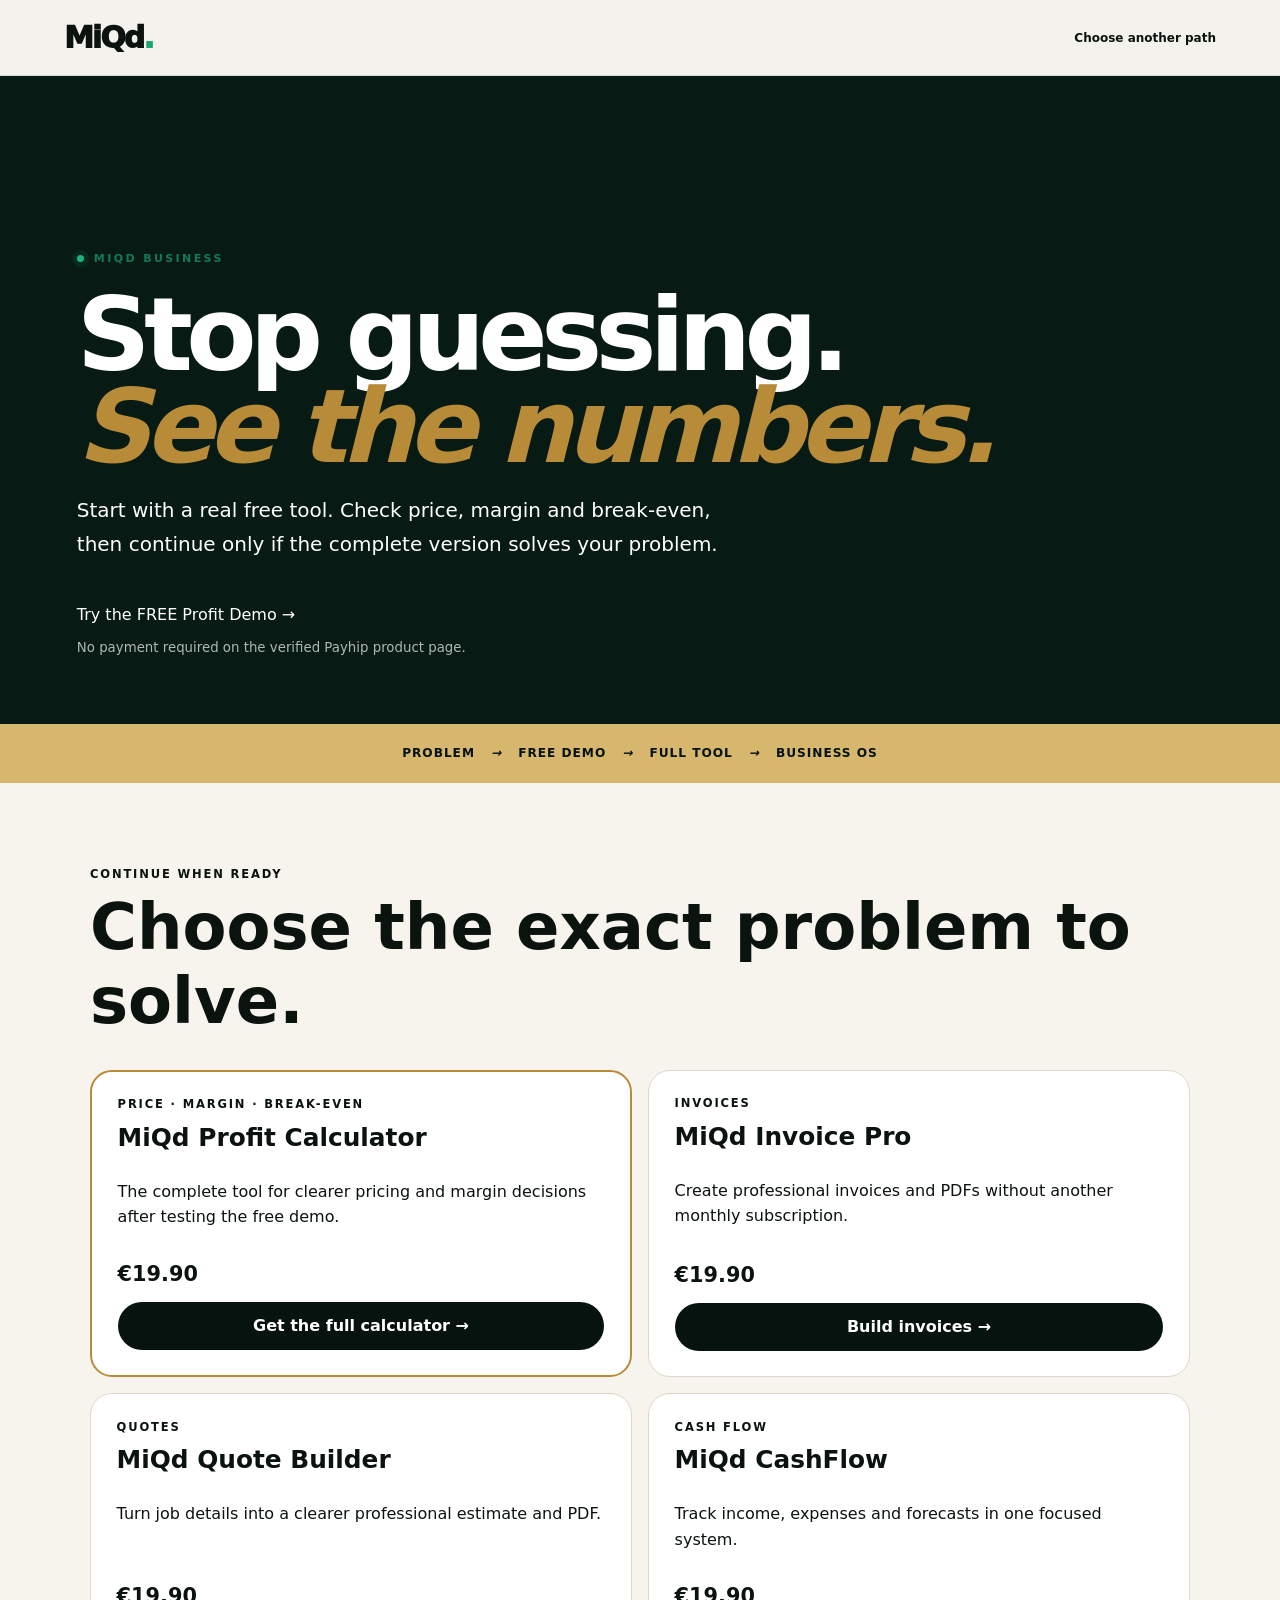
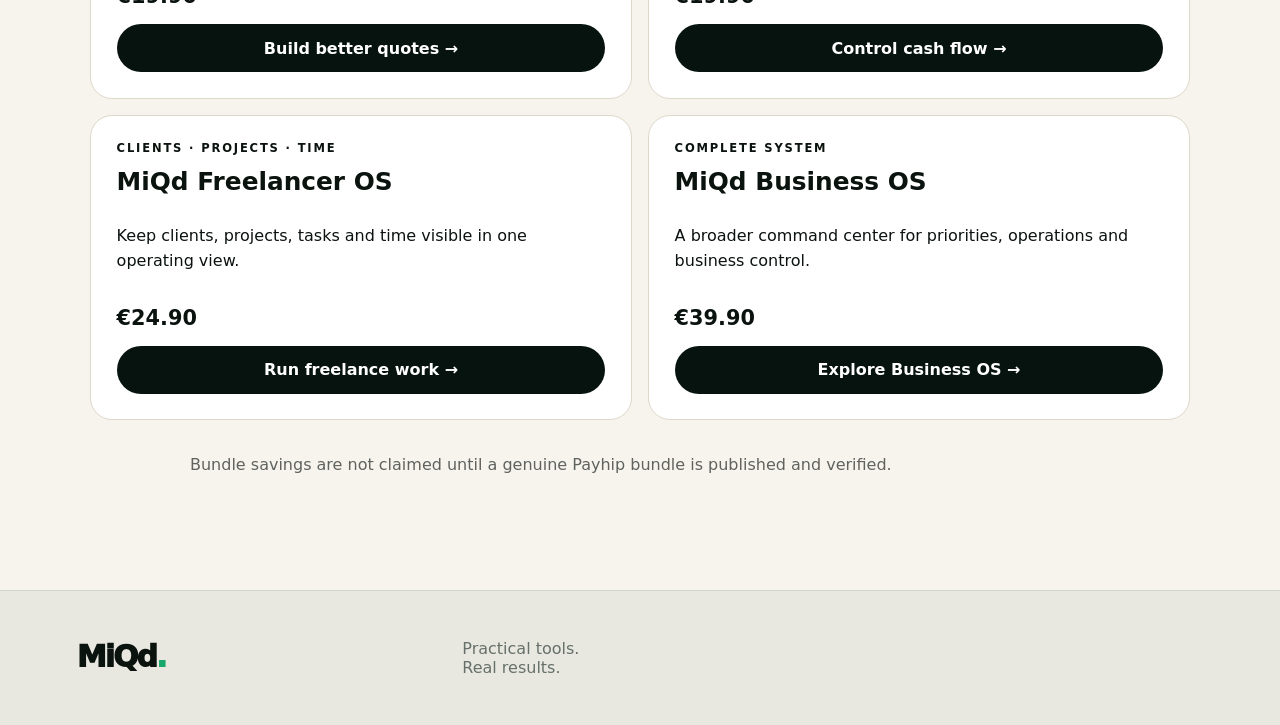
==== business.html @ 18b01ff0 "Repair MiQd storefront and publish sales funnels" ====
<!doctype html><html lang="en"><head><meta charset="utf-8"><meta name="viewport" content="width=device-width,initial-scale=1"><meta name="theme-color" content="#071510"><title>MiQd Business — Start With a Free Profit Tool</title><meta name="description" content="Try the free MiQd Profit Calculator demo, then continue with focused tools for invoices, quotes, cash flow and operations."><link rel="stylesheet" href="styles.css"><link rel="stylesheet" href="funnel.css"></head><body>
<header class="nav"><a class="brand" href="index.html">MiQd<span>.</span></a><nav><a href="index.html">Choose another path</a></nav></header>
<main><section class="funnel-hero business-funnel"><div class="eyebrow"><i></i>MIQD BUSINESS</div><h1>Stop guessing.<br><em>See the numbers.</em></h1><p>Start with a real free tool. Check price, margin and break-even, then continue only if the complete version solves your problem.</p><a class="primary" href="https://payhip.com/b/1VxyN?utm_source=website&utm_medium=business_funnel&utm_campaign=free_profit_demo" target="_blank" rel="noopener">Try the FREE Profit Demo →</a><small>No payment required on the verified Payhip product page.</small></section>
<section class="flow"><span>PROBLEM</span><i>→</i><span>FREE DEMO</span><i>→</i><span>FULL TOOL</span><i>→</i><span>BUSINESS OS</span></section>
<section class="offer-section"><div class="offer-head"><span>CONTINUE WHEN READY</span><h2>Choose the exact problem to solve.</h2></div><div class="offer-grid">
<article class="offer-card featured-offer"><small>PRICE · MARGIN · BREAK-EVEN</small><h3>MiQd Profit Calculator</h3><p>The complete tool for clearer pricing and margin decisions after testing the free demo.</p><strong>€19.90</strong><a href="https://payhip.com/b/wg3lm?utm_source=website&utm_medium=business_funnel&utm_campaign=profit_paid" target="_blank" rel="noopener">Get the full calculator →</a></article>
<article class="offer-card"><small>INVOICES</small><h3>MiQd Invoice Pro</h3><p>Create professional invoices and PDFs without another monthly subscription.</p><strong>€19.90</strong><a href="https://payhip.com/b/F2ZfV?utm_source=website&utm_medium=business_funnel&utm_campaign=invoice" target="_blank" rel="noopener">Build invoices →</a></article>
<article class="offer-card"><small>QUOTES</small><h3>MiQd Quote Builder</h3><p>Turn job details into a clearer professional estimate and PDF.</p><strong>€19.90</strong><a href="https://payhip.com/b/bRwxD?utm_source=website&utm_medium=business_funnel&utm_campaign=quote" target="_blank" rel="noopener">Build better quotes →</a></article>
<article class="offer-card"><small>CASH FLOW</small><h3>MiQd CashFlow</h3><p>Track income, expenses and forecasts in one focused system.</p><strong>€19.90</strong><a href="https://payhip.com/b/0Xib4?utm_source=website&utm_medium=business_funnel&utm_campaign=cashflow" target="_blank" rel="noopener">Control cash flow →</a></article>
<article class="offer-card"><small>CLIENTS · PROJECTS · TIME</small><h3>MiQd Freelancer OS</h3><p>Keep clients, projects, tasks and time visible in one operating view.</p><strong>€24.90</strong><a href="https://payhip.com/b/pTE0s?utm_source=website&utm_medium=business_funnel&utm_campaign=freelancer_os" target="_blank" rel="noopener">Run freelance work →</a></article>
<article class="offer-card"><small>COMPLETE SYSTEM</small><h3>MiQd Business OS</h3><p>A broader command center for priorities, operations and business control.</p><strong>€39.90</strong><a href="https://payhip.com/b/ARYEa?utm_source=website&utm_medium=business_funnel&utm_campaign=business_os" target="_blank" rel="noopener">Explore Business OS →</a></article>
</div><p class="funnel-note">Bundle savings are not claimed until a genuine Payhip bundle is published and verified.</p></section></main>
<footer><a class="brand" href="index.html">MiQd<span>.</span></a><p>Practical tools.<br>Real results.</p></footer></body></html>
---- styles.css ----
*{box-sizing:border-box}html{scroll-behavior:smooth}body{margin:0;background:#f3f2ec;color:#0b130f;font-family:Inter,system-ui,-apple-system,"Segoe UI",sans-serif;overflow-x:hidden}a{color:inherit;text-decoration:none}.nav{height:76px;padding:0 clamp(20px,5vw,76px);display:flex;align-items:center;justify-content:space-between;border-bottom:1px solid #d7dad4;position:sticky;top:0;background:#f3f2eceb;backdrop-filter:blur(20px);z-index:50}.brand{font-size:30px;font-weight:950;letter-spacing:-2px}.brand span{color:#19a86c}.nav nav{display:flex;gap:18px;align-items:center}.nav nav>a:not(.navcta){font-size:12px;font-weight:800}.navcta{border:1px solid #111a16;border-radius:99px;padding:11px 17px;font-size:12px;font-weight:850}.navcta i{font-style:normal;color:#159665}.language{position:relative}.globe{width:42px;height:42px;border:1px solid #c4c9c4;border-radius:50%;background:#fafaf6;font-size:26px;line-height:1;cursor:pointer;color:#0b1711}.lang-menu{display:none;position:absolute;right:0;top:50px;width:168px;background:#0b1711;border-radius:14px;padding:7px;box-shadow:0 20px 50px #07130f35}.lang-menu.open{display:block}.lang-menu button{width:100%;border:0;background:transparent;color:#dce7e1;padding:12px;border-radius:9px;text-align:left;display:flex;justify-content:space-between;font-weight:700;cursor:pointer}.lang-menu button:hover,.lang-menu button.active{background:#193328;color:#56dba4}.section{padding:105px clamp(22px,7vw,110px)}.eyebrow{display:flex;align-items:center;gap:10px;font-size:11px;font-weight:900;letter-spacing:2.4px;color:#137a53;margin-bottom:24px}.eyebrow i{width:7px;height:7px;border-radius:50%;background:#1cb579;box-shadow:0 0 0 5px #1cb57918}.section h2{margin:0;letter-spacing:-.065em;line-height:.91;font-size:clamp(50px,7vw,98px)}.section h2 em{font-style:normal;color:#168b60}.catalog-hero{min-height:650px;display:flex;flex-direction:column;justify-content:center;background:radial-gradient(circle at 82% 28%,#bce6cf 0,transparent 30%),linear-gradient(180deg,#f7f6f0,#eeeee7)}.catalog-lead{font-size:19px;line-height:1.65;color:#5f6963;max-width:650px;margin:30px 0}.hero-jump a{display:inline-block;background:#0c1511;color:#fff;padding:15px 20px;border-radius:9px;font-weight:850;font-size:13px;box-shadow:0 12px 30px #07130f18}.catalog{padding-top:45px}.catalog-grid{display:grid;grid-template-columns:repeat(3,1fr);gap:20px}.catalog-grid article{min-height:590px;background:#fbfbf7;padding:13px 13px 24px;border:1px solid #d5d9d4;border-radius:22px;display:flex;flex-direction:column;overflow:hidden;transition:transform .25s,box-shadow .25s,border-color .25s}.catalog-grid article:hover{transform:translateY(-5px);box-shadow:0 24px 55px #07130f12;border-color:#b9c8bf}.product-art{height:300px;border-radius:15px;padding:26px;position:relative;overflow:hidden;color:#fff;display:flex;flex-direction:column;justify-content:flex-end;isolation:isolate;box-shadow:inset 0 0 0 1px #ffffff16}.product-art:before{content:"";position:absolute;width:240px;height:240px;border:1px solid #ffffff38;border-radius:50%;right:-60px;top:-65px;z-index:-1}.product-art:after{content:"";position:absolute;width:150px;height:150px;border-radius:50%;background:#fff1;left:-55px;bottom:-60px;z-index:-1}.product-art small{position:absolute;left:25px;top:21px;font-size:20px;font-weight:950}.product-art strong{font-size:37px;line-height:.88;letter-spacing:-2px}.product-art span{font-size:8px;letter-spacing:2.2px;margin-top:17px;opacity:.85}.art-contractor{background:radial-gradient(circle at 78% 15%,#b69b58,#20362b 42%,#0a1711 78%)}.art-getpaid{background:radial-gradient(circle at 80% 20%,#65ddb0,#176d4e 38%,#091914 78%)}.art-worker{background:radial-gradient(circle at 82% 20%,#77a7a1,#294d4a 40%,#101c1b 80%)}.art-solo{background:radial-gradient(circle at 80% 18%,#839ac7,#344663 42%,#111725 82%)}.art-shield{background:radial-gradient(circle at 80% 18%,#bd8b77,#603b36 42%,#211414 82%)}.art-os{background:radial-gradient(circle at 78% 16%,#48d397,#12533c 42%,#07130f 82%)}.catalog-grid article>b,.catalog-grid article>h3,.catalog-grid article>p,.card-bottom{margin-left:16px;margin-right:16px}.catalog-grid article>b{font-size:9px;letter-spacing:2px;color:#168b60;margin-top:23px}.catalog-grid h3{font-size:27px;letter-spacing:-1.1px;margin-top:11px;margin-bottom:9px}.catalog-grid p{color:#606a64;line-height:1.58;margin-top:0;font-size:14px}.card-bottom{margin-top:auto;padding-top:18px;border-top:1px solid #dde0dc;display:flex;align-items:center;justify-content:space-between;gap:12px}.price{font-size:20px;letter-spacing:-.4px}.card-action{border:0;background:#0d1712;color:#fff;padding:12px 15px;border-radius:9px;font-weight:850;font-size:11px;cursor:pointer;white-space:nowrap;transition:.2s}.card-action:hover{background:#168b60;transform:translateY(-1px)}.featured{background:#091b13!important;color:#fff!important;border-color:#174b38!important}.featured p{color:#c1d0c8!important}.featured .price{color:#55d9a1}.featured .card-bottom{border-color:#294438}.future{opacity:.88}.coming{font-size:10px;line-height:1.3;color:#78817c;text-align:right;max-width:150px}.featured .coming{color:#a9beb4}.catalog-note{margin-top:60px;background:#0a1711;color:#fff;border-radius:24px;padding:clamp(30px,5vw,64px);display:grid;grid-template-columns:1fr 1.4fr;gap:35px;align-items:center}.catalog-note b{font-size:clamp(30px,4vw,54px);letter-spacing:-2px;line-height:.95}.catalog-note p{margin:0;color:#b9c9c0;line-height:1.7;max-width:620px}footer{background:#e8e8e1;border-top:1px solid #d3d4ce;padding:48px clamp(22px,6vw,90px);display:grid;grid-template-columns:1fr 1fr 1fr;gap:30px}footer p{margin:0;color:#66706a}footer>div{text-align:right;color:#777f7a;font-size:11px;display:flex;flex-direction:column;gap:7px}.js .reveal{opacity:0;transform:translateY(16px)}.js .reveal.revealed{opacity:1;transform:none;transition:.5s ease var(--delay,0ms)}button:focus-visible,a:focus-visible{outline:3px solid #29b77e;outline-offset:3px}@media(max-width:900px){.catalog-grid{grid-template-columns:repeat(2,1fr)}}@media(max-width:620px){.nav{height:70px;padding:0 18px}.brand{font-size:28px}.nav nav{gap:9px}.nav nav>a:not(.navcta){display:none}.navcta{padding:9px 13px}.globe{width:39px;height:39px}.section{padding:76px 20px}.catalog-hero{min-height:610px;padding-top:60px;padding-bottom:60px}.section h2{font-size:clamp(52px,15vw,72px)}.catalog-lead{font-size:17px}.catalog-grid{grid-template-columns:1fr;gap:22px}.catalog-grid article{min-height:610px;padding:11px 11px 23px}.product-art{height:325px}.product-art strong{font-size:39px}.card-action{padding:12px 14px}.catalog-note{grid-template-columns:1fr;margin-top:38px;border-radius:20px}.catalog-note b{font-size:38px}footer{grid-template-columns:1fr;padding:38px 20px}footer>div{text-align:left}}@media(prefers-reduced-motion:reduce){html{scroll-behavior:auto}.js .reveal{opacity:1;transform:none}}
---- funnel.css ----
.choice-hero,.funnel-hero{min-height:72vh;padding:clamp(7rem,14vw,11rem) clamp(1.25rem,6vw,6rem) 4rem;background:#f4f0e7;color:#07130f}.choice-hero h1,.funnel-hero h1{font-size:clamp(3.1rem,8vw,7.5rem);line-height:.9;letter-spacing:-.065em;margin:1.2rem 0}.choice-hero h1 em,.funnel-hero h1 em{color:#b78b38}.choice-hero>p,.funnel-hero>p{max-width:680px;font-size:clamp(1rem,2vw,1.25rem);line-height:1.7}.path-grid{display:grid;grid-template-columns:repeat(2,minmax(0,1fr));gap:1rem;max-width:1100px;margin:3rem auto 2rem}.path-card{min-height:330px;border-radius:28px;padding:2rem;display:flex;flex-direction:column;text-decoration:none;transition:transform .2s}.path-card:hover{transform:translateY(-4px)}.path-card span,.offer-head span,.offer-card small{font-size:.72rem;letter-spacing:.16em;font-weight:800}.path-card h2{font-size:clamp(2.2rem,5vw,4rem);margin:auto 0 1rem}.path-card p{max-width:420px;line-height:1.6}.path-card b{margin-top:1.5rem}.sleep-card{background:#15132a;color:#fff}.business-card{background:#0b3d2e;color:#fff}.truth-note{display:block;text-align:center;color:#5c615d}.trust-strip{display:grid;grid-template-columns:repeat(3,1fr);gap:1px;background:#20372e}.trust-strip div{background:#07130f;color:#fff;padding:2rem;text-align:center}.trust-strip strong,.trust-strip span{display:block}.trust-strip strong{font-size:2rem;color:#d6b46c}.funnel-hero{background:#111024;color:#fff}.business-funnel{background:#071b14}.funnel-hero .primary{display:inline-block;margin-top:1.5rem}.funnel-hero small{display:block;margin-top:1rem;color:#aeb8b2}.offer-section{padding:5rem clamp(1.25rem,6vw,6rem);background:#f7f4ed}.offer-head{max-width:1100px;margin:0 auto 2rem}.offer-head h2{font-size:clamp(2rem,5vw,4rem);margin:.5rem 0}.offer-grid{max-width:1100px;margin:auto;display:grid;grid-template-columns:repeat(2,minmax(0,1fr));gap:1rem}.offer-card{background:#fff;border:1px solid #ded8ca;border-radius:22px;padding:1.6rem;display:flex;flex-direction:column;min-height:290px}.offer-card h3{font-size:1.55rem;margin:.7rem 0}.offer-card p{line-height:1.6}.offer-card strong{font-size:1.3rem;margin-top:auto;padding-top:1rem}.offer-card a{margin-top:1rem;background:#07130f;color:#fff;border-radius:999px;padding:.9rem 1rem;text-decoration:none;text-align:center;font-weight:750}.featured-offer{border:2px solid #b78b38}.funnel-note{max-width:900px;margin:2rem auto;color:#5f625f;line-height:1.6}.secondary-link{display:block;max-width:1100px;margin:1.5rem auto;color:#07130f;font-weight:800}.flow{display:flex;justify-content:center;align-items:center;gap:1rem;padding:1.4rem;background:#d7b66e;color:#07130f;font-weight:900;font-size:.76rem;letter-spacing:.08em}.sleep-page .nav{background:#111024}@media(max-width:720px){.path-grid,.offer-grid{grid-template-columns:1fr}.path-card{min-height:280px}.trust-strip{grid-template-columns:1fr}.flow{gap:.45rem;font-size:.58rem;overflow:auto;justify-content:flex-start;padding-inline:1rem}.choice-hero,.funnel-hero{padding-top:7rem}}
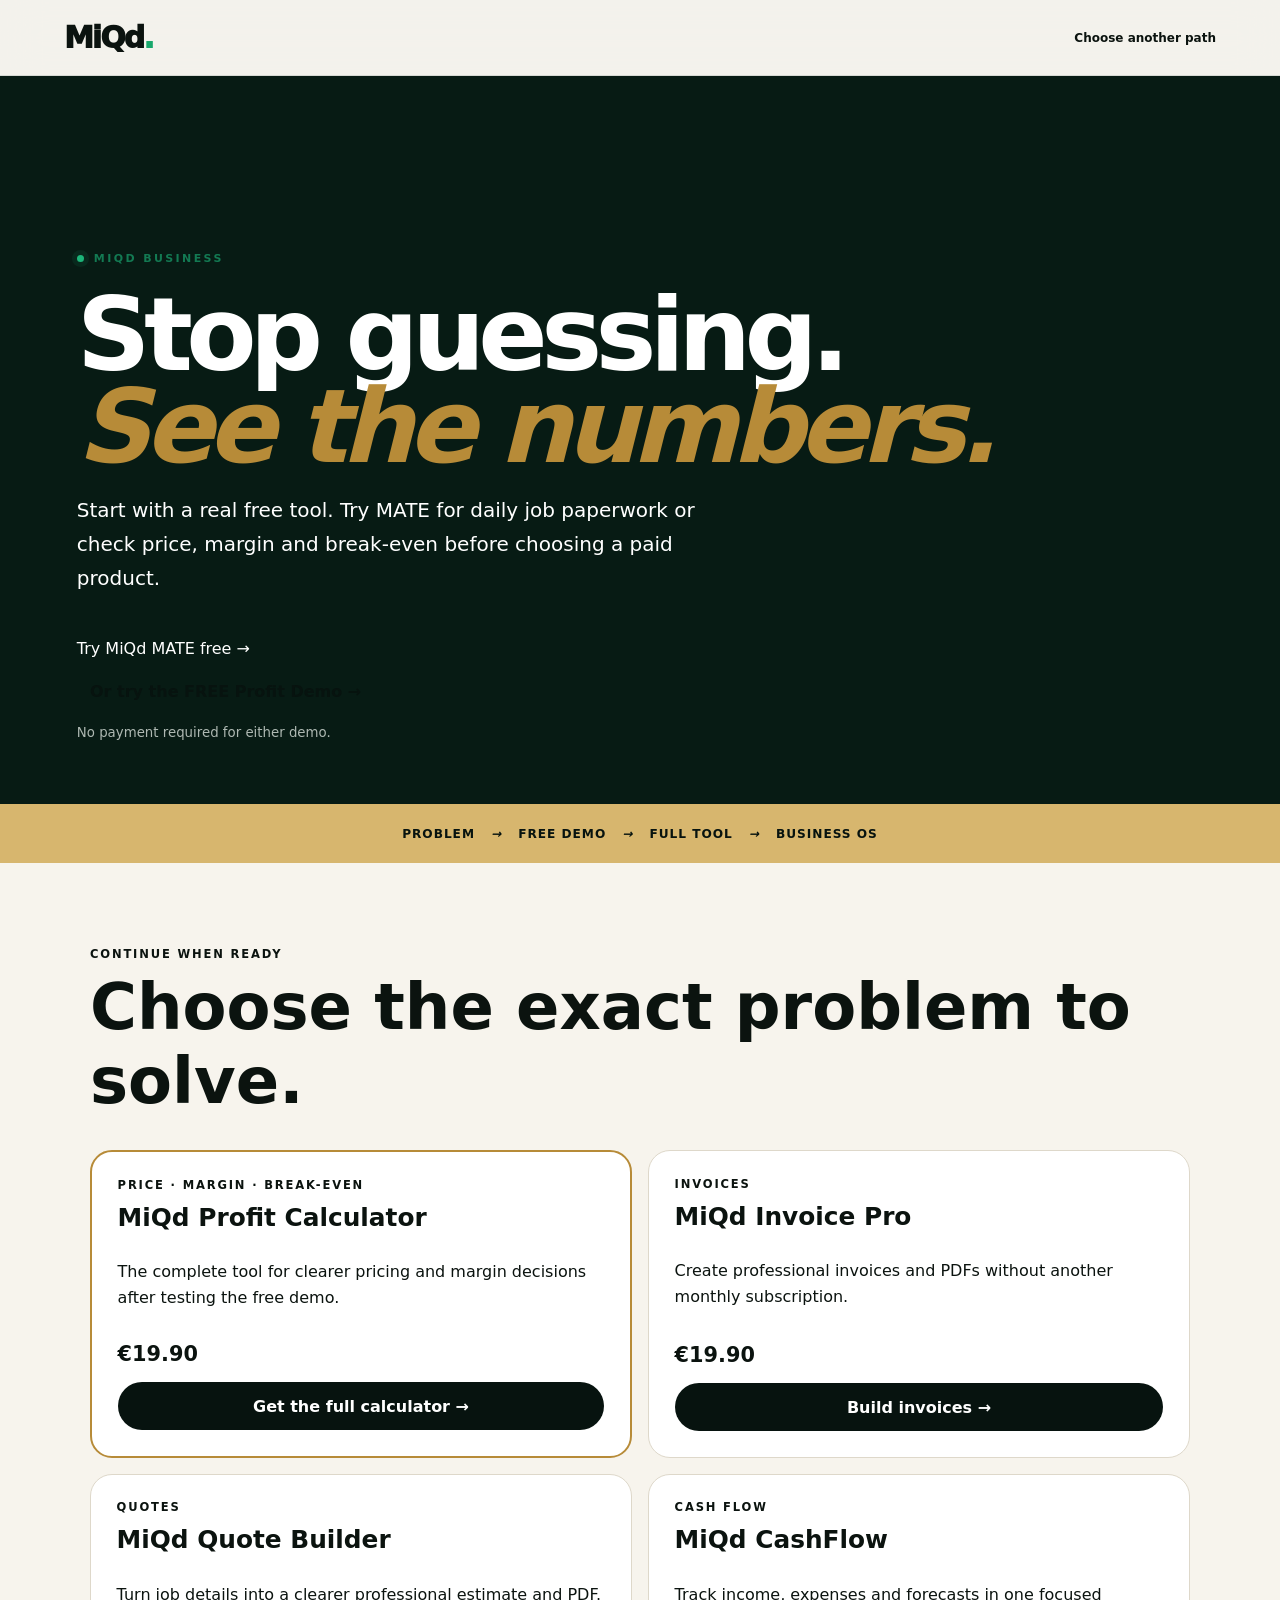
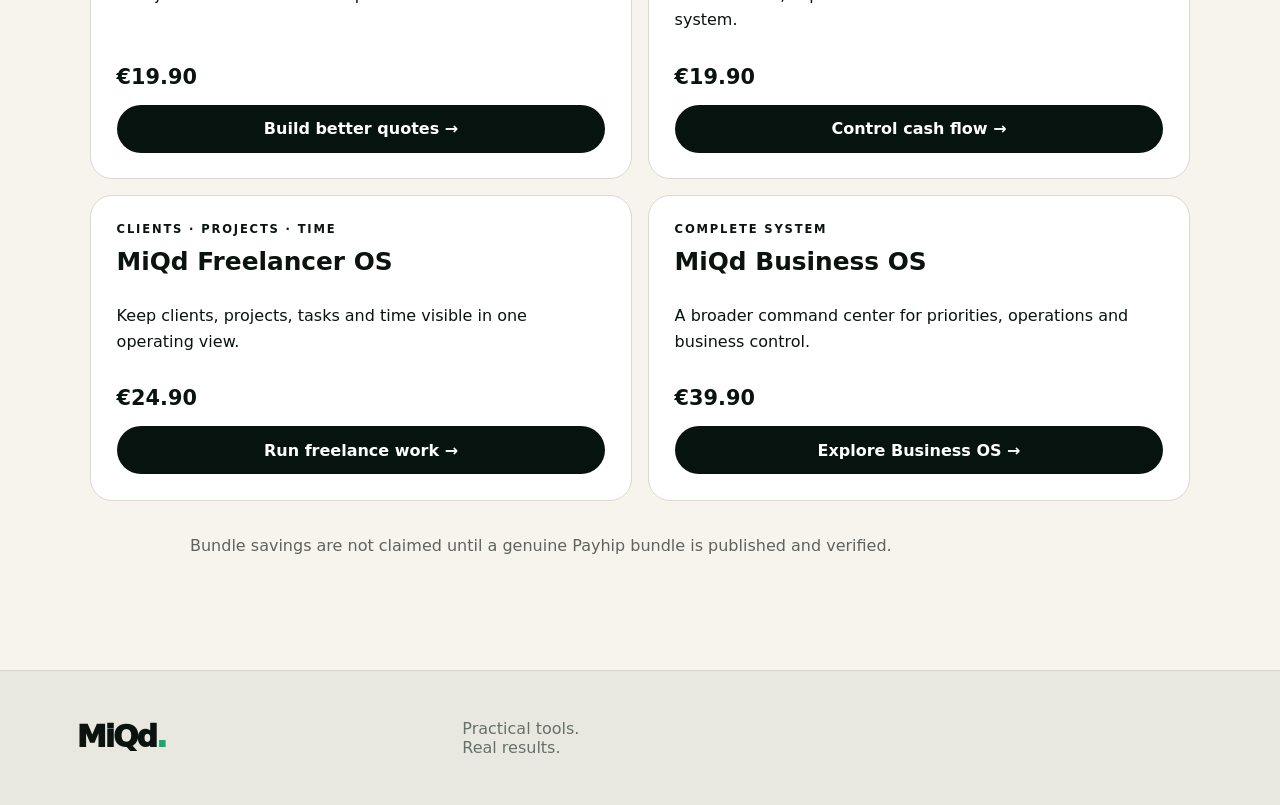
==== commit fb95437f: "Connect MiQd MATE to the business funnel" ====
--- a/business.html
+++ b/business.html
@@ -1,6 +1,6 @@
 <!doctype html><html lang="en"><head><meta charset="utf-8"><meta name="viewport" content="width=device-width,initial-scale=1"><meta name="theme-color" content="#071510"><title>MiQd Business — Start With a Free Profit Tool</title><meta name="description" content="Try the free MiQd Profit Calculator demo, then continue with focused tools for invoices, quotes, cash flow and operations."><link rel="stylesheet" href="styles.css"><link rel="stylesheet" href="funnel.css"></head><body>
 <header class="nav"><a class="brand" href="index.html">MiQd<span>.</span></a><nav><a href="index.html">Choose another path</a></nav></header>
-<main><section class="funnel-hero business-funnel"><div class="eyebrow"><i></i>MIQD BUSINESS</div><h1>Stop guessing.<br><em>See the numbers.</em></h1><p>Start with a real free tool. Check price, margin and break-even, then continue only if the complete version solves your problem.</p><a class="primary" href="https://payhip.com/b/1VxyN?utm_source=website&utm_medium=business_funnel&utm_campaign=free_profit_demo" target="_blank" rel="noopener">Try the FREE Profit Demo →</a><small>No payment required on the verified Payhip product page.</small></section>
+<main><section class="funnel-hero business-funnel"><div class="eyebrow"><i></i>MIQD BUSINESS</div><h1>Stop guessing.<br><em>See the numbers.</em></h1><p>Start with a real free tool. Try MATE for daily job paperwork or check price, margin and break-even before choosing a paid product.</p><a class="primary" href="https://miqd-mate.lubos-csordas.chatgpt.site?utm_source=website&utm_medium=business_funnel&utm_campaign=mate_demo">Try MiQd MATE free →</a><a class="secondary-link" href="https://payhip.com/b/1VxyN?utm_source=website&utm_medium=business_funnel&utm_campaign=free_profit_demo" target="_blank" rel="noopener">Or try the FREE Profit Demo →</a><small>No payment required for either demo.</small></section>
 <section class="flow"><span>PROBLEM</span><i>→</i><span>FREE DEMO</span><i>→</i><span>FULL TOOL</span><i>→</i><span>BUSINESS OS</span></section>
 <section class="offer-section"><div class="offer-head"><span>CONTINUE WHEN READY</span><h2>Choose the exact problem to solve.</h2></div><div class="offer-grid">
 <article class="offer-card featured-offer"><small>PRICE · MARGIN · BREAK-EVEN</small><h3>MiQd Profit Calculator</h3><p>The complete tool for clearer pricing and margin decisions after testing the free demo.</p><strong>€19.90</strong><a href="https://payhip.com/b/wg3lm?utm_source=website&utm_medium=business_funnel&utm_campaign=profit_paid" target="_blank" rel="noopener">Get the full calculator →</a></article>
@@ -10,4 +10,4 @@
 <article class="offer-card"><small>CLIENTS · PROJECTS · TIME</small><h3>MiQd Freelancer OS</h3><p>Keep clients, projects, tasks and time visible in one operating view.</p><strong>€24.90</strong><a href="https://payhip.com/b/pTE0s?utm_source=website&utm_medium=business_funnel&utm_campaign=freelancer_os" target="_blank" rel="noopener">Run freelance work →</a></article>
 <article class="offer-card"><small>COMPLETE SYSTEM</small><h3>MiQd Business OS</h3><p>A broader command center for priorities, operations and business control.</p><strong>€39.90</strong><a href="https://payhip.com/b/ARYEa?utm_source=website&utm_medium=business_funnel&utm_campaign=business_os" target="_blank" rel="noopener">Explore Business OS →</a></article>
 </div><p class="funnel-note">Bundle savings are not claimed until a genuine Payhip bundle is published and verified.</p></section></main>
-<footer><a class="brand" href="index.html">MiQd<span>.</span></a><p>Practical tools.<br>Real results.</p></footer></body></html>+<footer><a class="brand" href="index.html">MiQd<span>.</span></a><p>Practical tools.<br>Real results.</p></footer></body></html>
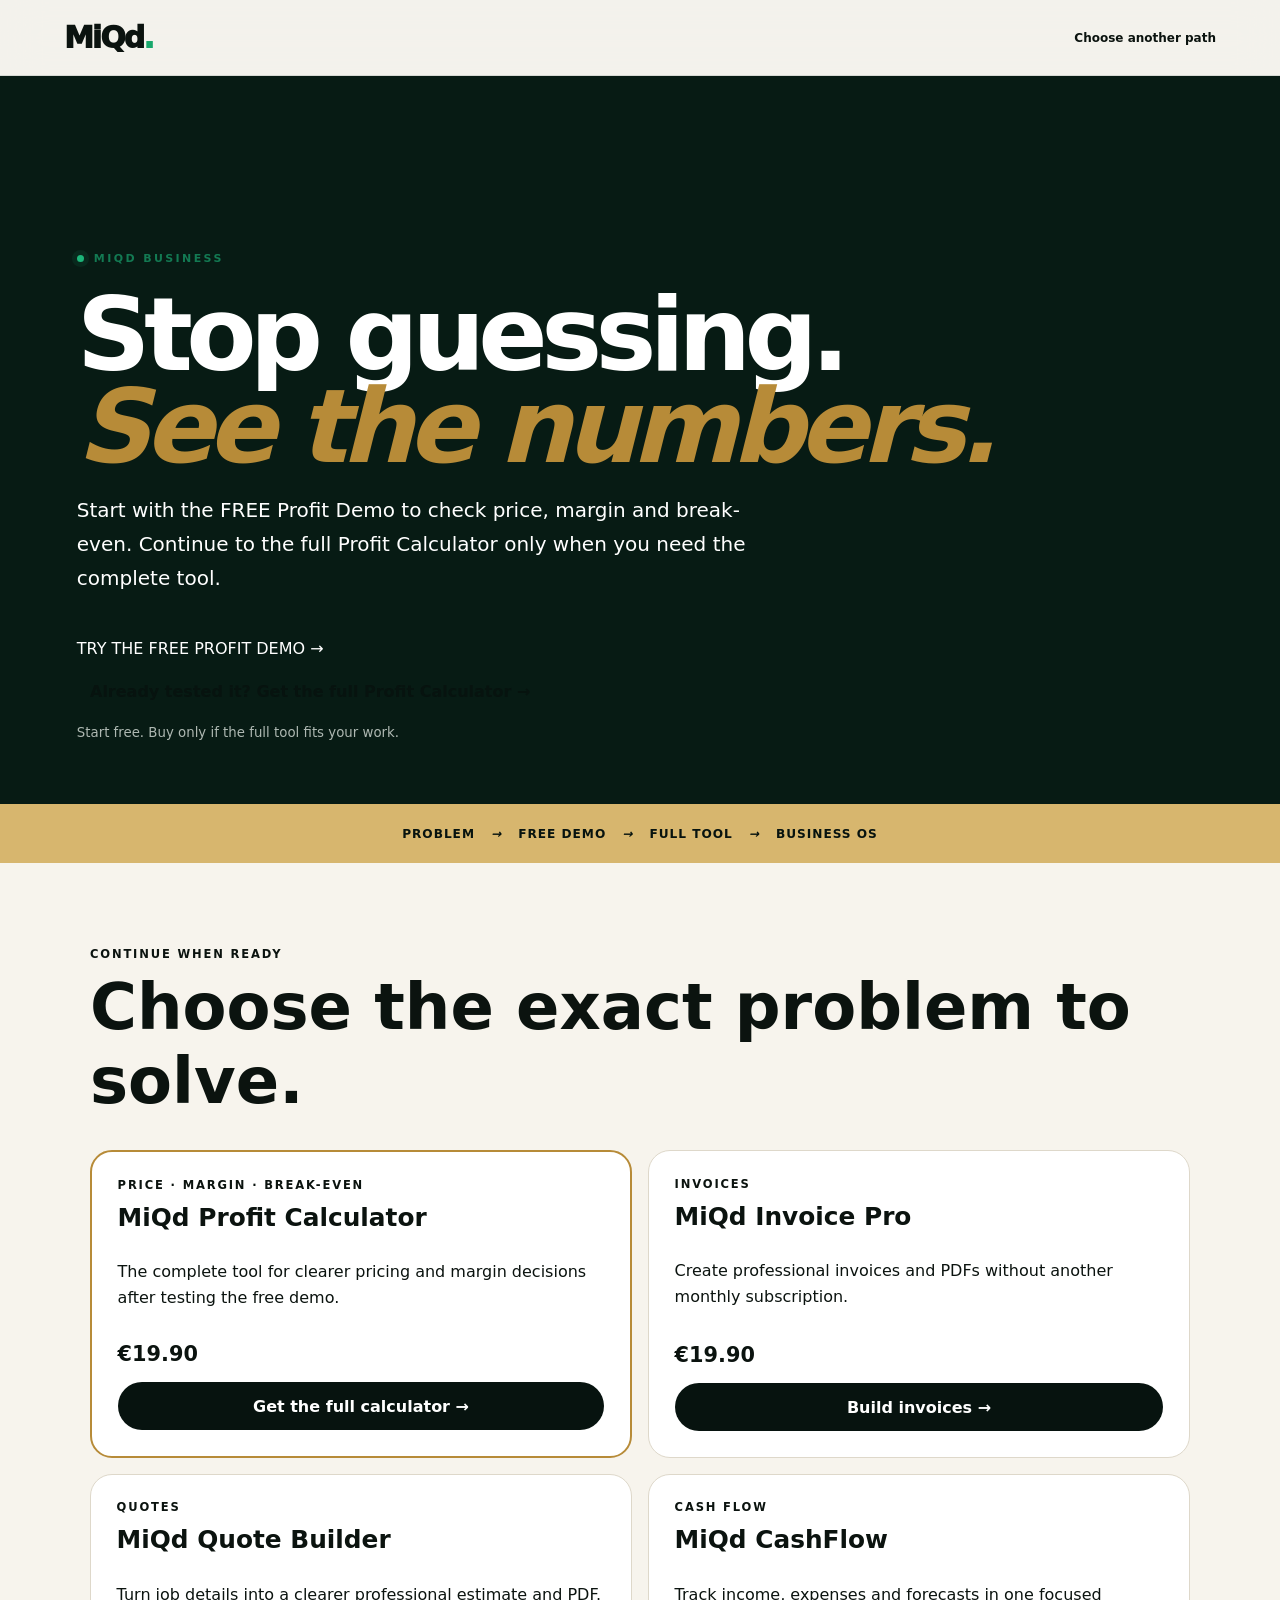
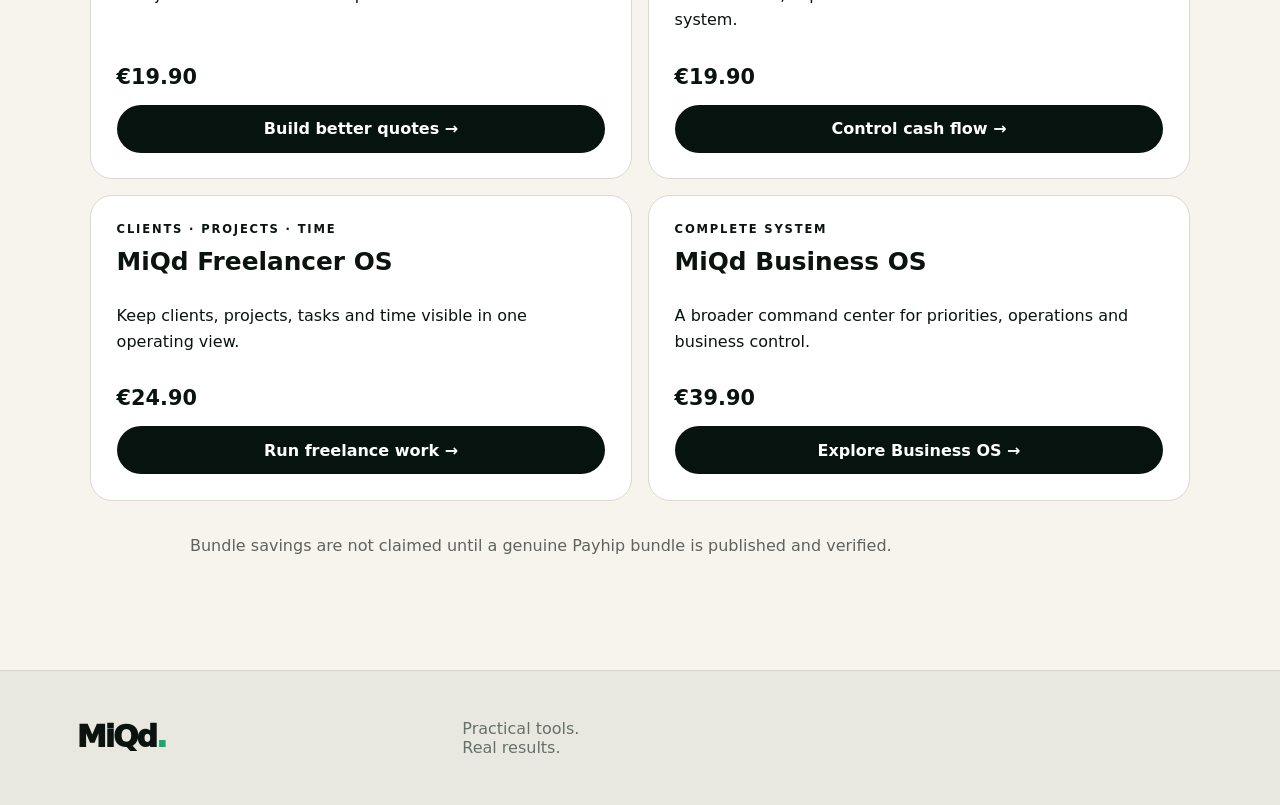
==== commit 2cbe1b1f: "Align business funnel with FREE Profit Demo to paid tool and Business OS" ====
--- a/business.html
+++ b/business.html
@@ -1,13 +1,13 @@
 <!doctype html><html lang="en"><head><meta charset="utf-8"><meta name="viewport" content="width=device-width,initial-scale=1"><meta name="theme-color" content="#071510"><title>MiQd Business — Start With a Free Profit Tool</title><meta name="description" content="Try the free MiQd Profit Calculator demo, then continue with focused tools for invoices, quotes, cash flow and operations."><link rel="stylesheet" href="styles.css"><link rel="stylesheet" href="funnel.css"></head><body>
 <header class="nav"><a class="brand" href="index.html">MiQd<span>.</span></a><nav><a href="index.html">Choose another path</a></nav></header>
-<main><section class="funnel-hero business-funnel"><div class="eyebrow"><i></i>MIQD BUSINESS</div><h1>Stop guessing.<br><em>See the numbers.</em></h1><p>Start with a real free tool. Try MATE for daily job paperwork or check price, margin and break-even before choosing a paid product.</p><a class="primary" href="https://miqd-mate.lubos-csordas.chatgpt.site?utm_source=website&utm_medium=business_funnel&utm_campaign=mate_demo">Try MiQd MATE free →</a><a class="secondary-link" href="https://payhip.com/b/1VxyN?utm_source=website&utm_medium=business_funnel&utm_campaign=free_profit_demo" target="_blank" rel="noopener">Or try the FREE Profit Demo →</a><small>No payment required for either demo.</small></section>
+<main><section class="funnel-hero business-funnel"><div class="eyebrow"><i></i>MIQD BUSINESS</div><h1>Stop guessing.<br><em>See the numbers.</em></h1><p>Start with the FREE Profit Demo to check price, margin and break-even. Continue to the full Profit Calculator only when you need the complete tool.</p><a class="primary" href="https://payhip.com/b/1VxyN?utm_source=miqd_website&utm_medium=business_funnel&utm_campaign=free_profit_demo&utm_content=primary_cta" target="_blank" rel="noopener">TRY THE FREE PROFIT DEMO →</a><a class="secondary-link" href="https://payhip.com/b/wg3lm?utm_source=miqd_website&utm_medium=business_funnel&utm_campaign=profit_paid&utm_content=hero_secondary" target="_blank" rel="noopener">Already tested it? Get the full Profit Calculator →</a><small>Start free. Buy only if the full tool fits your work.</small></section>
 <section class="flow"><span>PROBLEM</span><i>→</i><span>FREE DEMO</span><i>→</i><span>FULL TOOL</span><i>→</i><span>BUSINESS OS</span></section>
 <section class="offer-section"><div class="offer-head"><span>CONTINUE WHEN READY</span><h2>Choose the exact problem to solve.</h2></div><div class="offer-grid">
-<article class="offer-card featured-offer"><small>PRICE · MARGIN · BREAK-EVEN</small><h3>MiQd Profit Calculator</h3><p>The complete tool for clearer pricing and margin decisions after testing the free demo.</p><strong>€19.90</strong><a href="https://payhip.com/b/wg3lm?utm_source=website&utm_medium=business_funnel&utm_campaign=profit_paid" target="_blank" rel="noopener">Get the full calculator →</a></article>
+<article class="offer-card featured-offer"><small>PRICE · MARGIN · BREAK-EVEN</small><h3>MiQd Profit Calculator</h3><p>The complete tool for clearer pricing and margin decisions after testing the free demo.</p><strong>€19.90</strong><a href="https://payhip.com/b/wg3lm?utm_source=miqd_website&utm_medium=business_funnel&utm_campaign=profit_paid&utm_content=profit_card" target="_blank" rel="noopener">Get the full calculator →</a></article>
 <article class="offer-card"><small>INVOICES</small><h3>MiQd Invoice Pro</h3><p>Create professional invoices and PDFs without another monthly subscription.</p><strong>€19.90</strong><a href="https://payhip.com/b/F2ZfV?utm_source=website&utm_medium=business_funnel&utm_campaign=invoice" target="_blank" rel="noopener">Build invoices →</a></article>
 <article class="offer-card"><small>QUOTES</small><h3>MiQd Quote Builder</h3><p>Turn job details into a clearer professional estimate and PDF.</p><strong>€19.90</strong><a href="https://payhip.com/b/bRwxD?utm_source=website&utm_medium=business_funnel&utm_campaign=quote" target="_blank" rel="noopener">Build better quotes →</a></article>
 <article class="offer-card"><small>CASH FLOW</small><h3>MiQd CashFlow</h3><p>Track income, expenses and forecasts in one focused system.</p><strong>€19.90</strong><a href="https://payhip.com/b/0Xib4?utm_source=website&utm_medium=business_funnel&utm_campaign=cashflow" target="_blank" rel="noopener">Control cash flow →</a></article>
 <article class="offer-card"><small>CLIENTS · PROJECTS · TIME</small><h3>MiQd Freelancer OS</h3><p>Keep clients, projects, tasks and time visible in one operating view.</p><strong>€24.90</strong><a href="https://payhip.com/b/pTE0s?utm_source=website&utm_medium=business_funnel&utm_campaign=freelancer_os" target="_blank" rel="noopener">Run freelance work →</a></article>
-<article class="offer-card"><small>COMPLETE SYSTEM</small><h3>MiQd Business OS</h3><p>A broader command center for priorities, operations and business control.</p><strong>€39.90</strong><a href="https://payhip.com/b/ARYEa?utm_source=website&utm_medium=business_funnel&utm_campaign=business_os" target="_blank" rel="noopener">Explore Business OS →</a></article>
+<article class="offer-card"><small>COMPLETE SYSTEM</small><h3>MiQd Business OS</h3><p>A broader command center for priorities, operations and business control.</p><strong>€39.90</strong><a href="https://payhip.com/b/ARYEa?utm_source=miqd_website&utm_medium=business_funnel&utm_campaign=business_os_upsell&utm_content=business_os_card" target="_blank" rel="noopener">Explore Business OS →</a></article>
 </div><p class="funnel-note">Bundle savings are not claimed until a genuine Payhip bundle is published and verified.</p></section></main>
 <footer><a class="brand" href="index.html">MiQd<span>.</span></a><p>Practical tools.<br>Real results.</p></footer></body></html>
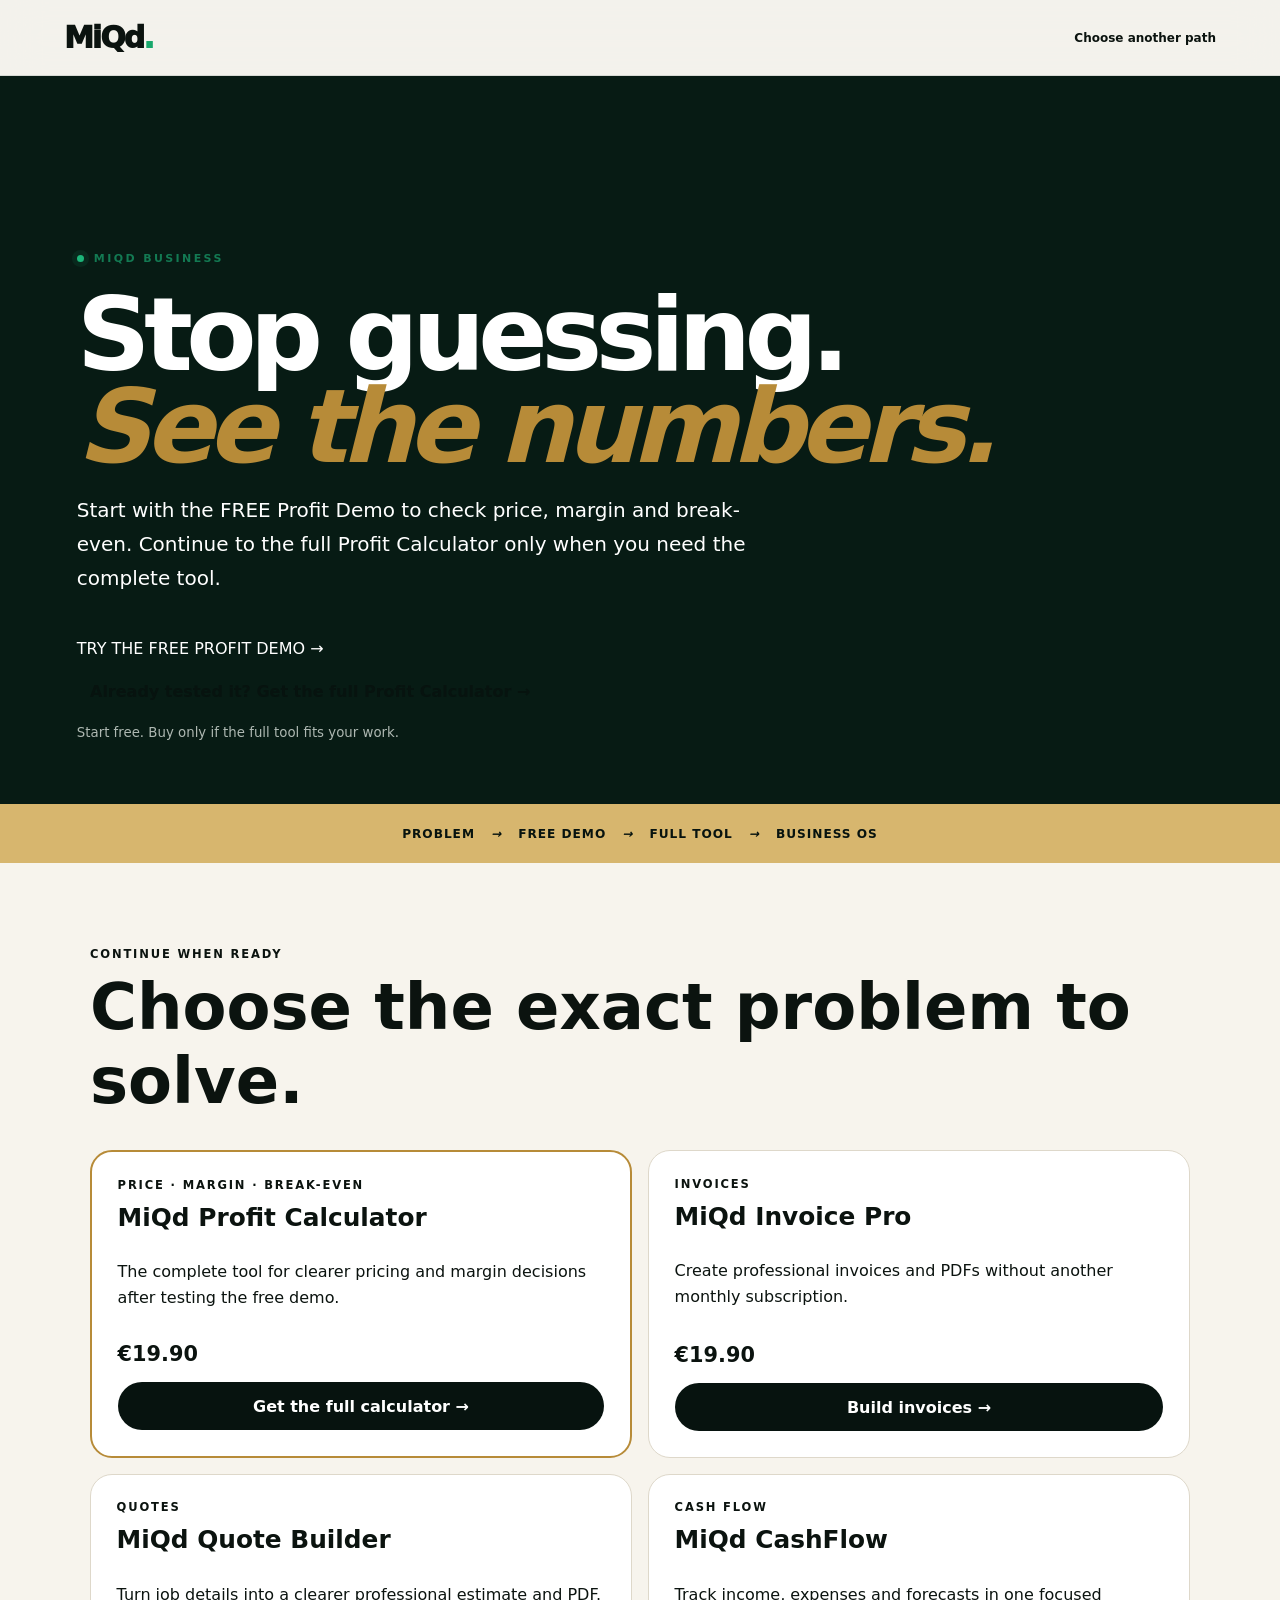
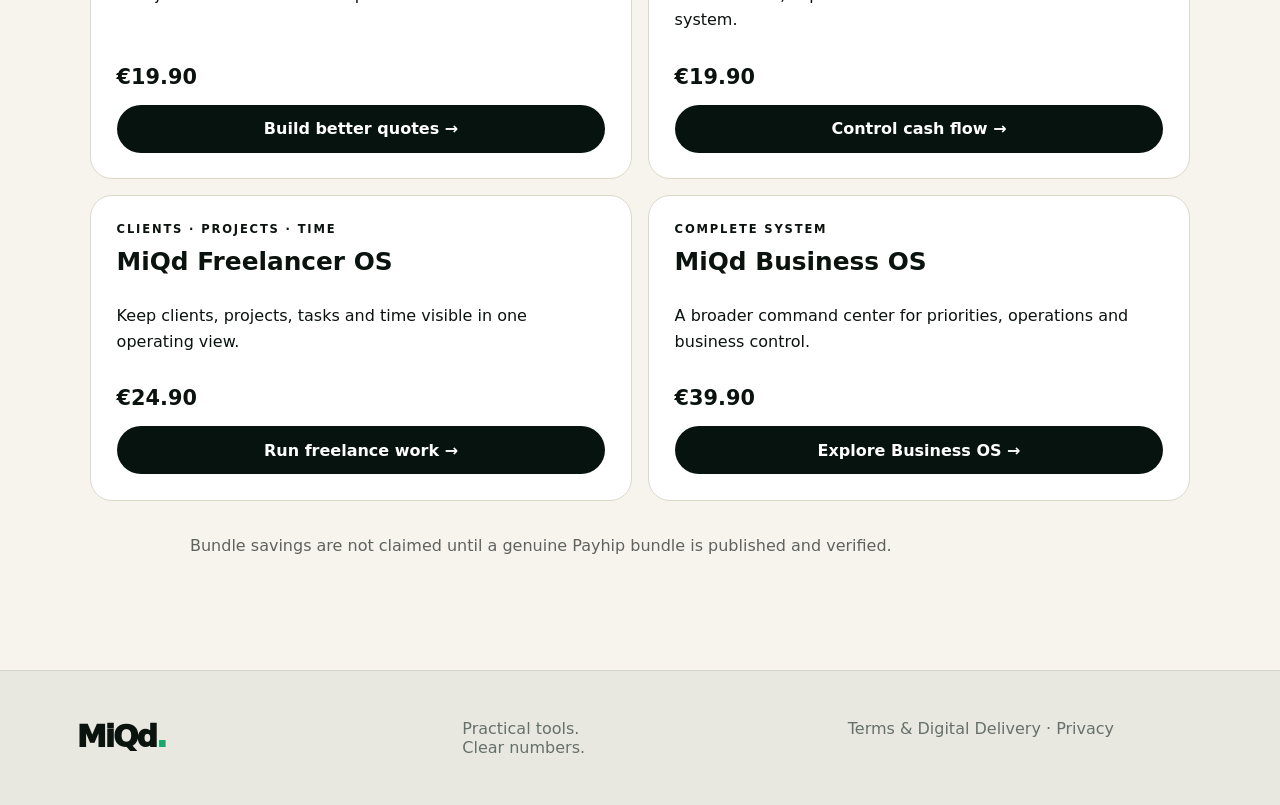
==== commit 3a7a347f: "Fix profit deep link and add canonical and delivery policy links" ====
--- a/business.html
+++ b/business.html
@@ -1,13 +1,13 @@
-<!doctype html><html lang="en"><head><meta charset="utf-8"><meta name="viewport" content="width=device-width,initial-scale=1"><meta name="theme-color" content="#071510"><title>MiQd Business — Start With a Free Profit Tool</title><meta name="description" content="Try the free MiQd Profit Calculator demo, then continue with focused tools for invoices, quotes, cash flow and operations."><link rel="stylesheet" href="styles.css"><link rel="stylesheet" href="funnel.css"></head><body>
+<!doctype html><html lang="en"><head><meta charset="utf-8"><meta name="viewport" content="width=device-width,initial-scale=1"><meta name="theme-color" content="#071510"><title>MiQd Business — Start With a Free Profit Tool</title><link rel="canonical" href="https://madeiq-dgtl.github.io/business.html"><meta name="description" content="Try the free MiQd Profit Calculator demo, then continue with focused tools for invoices, quotes, cash flow and operations."><link rel="stylesheet" href="styles.css"><link rel="stylesheet" href="funnel.css"></head><body>
 <header class="nav"><a class="brand" href="index.html">MiQd<span>.</span></a><nav><a href="index.html">Choose another path</a></nav></header>
 <main><section class="funnel-hero business-funnel"><div class="eyebrow"><i></i>MIQD BUSINESS</div><h1>Stop guessing.<br><em>See the numbers.</em></h1><p>Start with the FREE Profit Demo to check price, margin and break-even. Continue to the full Profit Calculator only when you need the complete tool.</p><a class="primary" href="https://payhip.com/b/1VxyN?utm_source=miqd_website&utm_medium=business_funnel&utm_campaign=free_profit_demo&utm_content=primary_cta" target="_blank" rel="noopener">TRY THE FREE PROFIT DEMO →</a><a class="secondary-link" href="https://payhip.com/b/wg3lm?utm_source=miqd_website&utm_medium=business_funnel&utm_campaign=profit_paid&utm_content=hero_secondary" target="_blank" rel="noopener">Already tested it? Get the full Profit Calculator →</a><small>Start free. Buy only if the full tool fits your work.</small></section>
 <section class="flow"><span>PROBLEM</span><i>→</i><span>FREE DEMO</span><i>→</i><span>FULL TOOL</span><i>→</i><span>BUSINESS OS</span></section>
 <section class="offer-section"><div class="offer-head"><span>CONTINUE WHEN READY</span><h2>Choose the exact problem to solve.</h2></div><div class="offer-grid">
-<article class="offer-card featured-offer"><small>PRICE · MARGIN · BREAK-EVEN</small><h3>MiQd Profit Calculator</h3><p>The complete tool for clearer pricing and margin decisions after testing the free demo.</p><strong>€19.90</strong><a href="https://payhip.com/b/wg3lm?utm_source=miqd_website&utm_medium=business_funnel&utm_campaign=profit_paid&utm_content=profit_card" target="_blank" rel="noopener">Get the full calculator →</a></article>
+<article id="profit" class="offer-card featured-offer"><small>PRICE · MARGIN · BREAK-EVEN</small><h3>MiQd Profit Calculator</h3><p>The complete tool for clearer pricing and margin decisions after testing the free demo.</p><strong>€19.90</strong><a href="https://payhip.com/b/wg3lm?utm_source=miqd_website&utm_medium=business_funnel&utm_campaign=profit_paid&utm_content=profit_card" target="_blank" rel="noopener">Get the full calculator →</a></article>
 <article class="offer-card"><small>INVOICES</small><h3>MiQd Invoice Pro</h3><p>Create professional invoices and PDFs without another monthly subscription.</p><strong>€19.90</strong><a href="https://payhip.com/b/F2ZfV?utm_source=website&utm_medium=business_funnel&utm_campaign=invoice" target="_blank" rel="noopener">Build invoices →</a></article>
 <article class="offer-card"><small>QUOTES</small><h3>MiQd Quote Builder</h3><p>Turn job details into a clearer professional estimate and PDF.</p><strong>€19.90</strong><a href="https://payhip.com/b/bRwxD?utm_source=website&utm_medium=business_funnel&utm_campaign=quote" target="_blank" rel="noopener">Build better quotes →</a></article>
 <article class="offer-card"><small>CASH FLOW</small><h3>MiQd CashFlow</h3><p>Track income, expenses and forecasts in one focused system.</p><strong>€19.90</strong><a href="https://payhip.com/b/0Xib4?utm_source=website&utm_medium=business_funnel&utm_campaign=cashflow" target="_blank" rel="noopener">Control cash flow →</a></article>
 <article class="offer-card"><small>CLIENTS · PROJECTS · TIME</small><h3>MiQd Freelancer OS</h3><p>Keep clients, projects, tasks and time visible in one operating view.</p><strong>€24.90</strong><a href="https://payhip.com/b/pTE0s?utm_source=website&utm_medium=business_funnel&utm_campaign=freelancer_os" target="_blank" rel="noopener">Run freelance work →</a></article>
 <article class="offer-card"><small>COMPLETE SYSTEM</small><h3>MiQd Business OS</h3><p>A broader command center for priorities, operations and business control.</p><strong>€39.90</strong><a href="https://payhip.com/b/ARYEa?utm_source=miqd_website&utm_medium=business_funnel&utm_campaign=business_os_upsell&utm_content=business_os_card" target="_blank" rel="noopener">Explore Business OS →</a></article>
 </div><p class="funnel-note">Bundle savings are not claimed until a genuine Payhip bundle is published and verified.</p></section></main>
-<footer><a class="brand" href="index.html">MiQd<span>.</span></a><p>Practical tools.<br>Real results.</p></footer></body></html>
+<footer><a class="brand" href="index.html">MiQd<span>.</span></a><p>Practical tools.<br>Clear numbers.</p><p><a href="terms.html">Terms &amp; Digital Delivery</a> · <a href="privacy.html">Privacy</a></p></footer></body></html>
